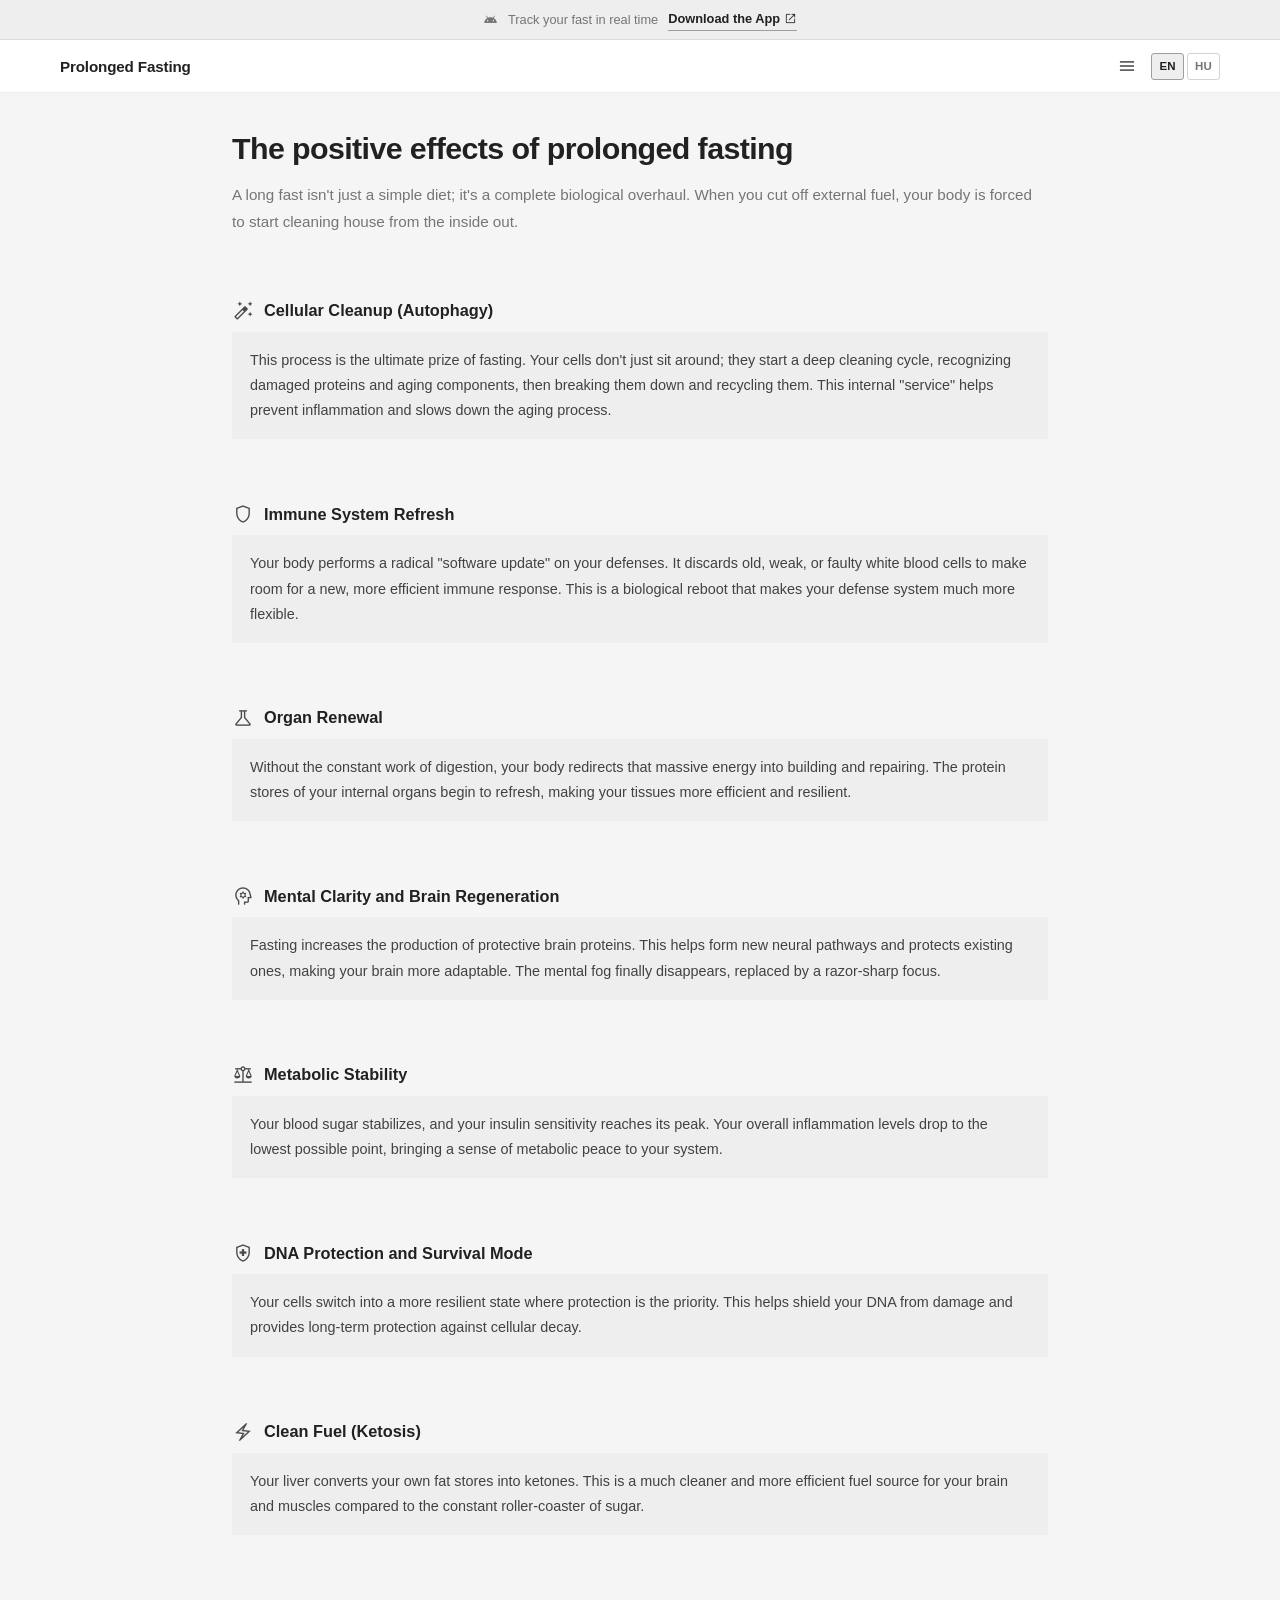
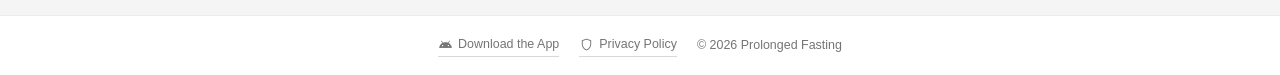
==== en/index.html @ 53b9eaf8 "Initial commit" ====
<!DOCTYPE html><html lang="en"> <head><meta charset="UTF-8"><meta name="viewport" content="width=device-width, initial-scale=1.0"><title>Prolonged Fasting – Benefits, Phases &amp; Guide</title><meta name="description" content="Discover the science-backed benefits of prolonged fasting: autophagy, immune reset, brain regeneration, and metabolic stability. Your complete guide."><link rel="canonical" href="https://prolongedfasting.app/en/"><!-- Hreflang for multilingual SEO --><link rel="alternate" hreflang="en" href="https://prolongedfasting.app/en/"><link rel="alternate" hreflang="hu" href="https://prolongedfasting.app/hu/"><link rel="alternate" hreflang="x-default" href="https://prolongedfasting.app/en/"><!-- Open Graph --><meta property="og:type" content="website"><meta property="og:title" content="Prolonged Fasting – Benefits, Phases &#38; Guide"><meta property="og:description" content="Discover the science-backed benefits of prolonged fasting: autophagy, immune reset, brain regeneration, and metabolic stability. Your complete guide."><meta property="og:url" content="https://prolongedfasting.app/en/"><meta property="og:site_name" content="Prolonged Fasting"><meta property="og:locale" content="en_US"><!-- Twitter Card --><meta name="twitter:card" content="summary"><meta name="twitter:title" content="Prolonged Fasting – Benefits, Phases &#38; Guide"><meta name="twitter:description" content="Discover the science-backed benefits of prolonged fasting: autophagy, immune reset, brain regeneration, and metabolic stability. Your complete guide."><!-- JSON-LD Structured Data --><script type="application/ld+json">{"@context":"https://schema.org","@type":"WebSite","name":"Prolonged Fasting","url":"https://prolongedfasting.app","inLanguage":"en","description":"Discover the science-backed benefits of prolonged fasting: autophagy, immune reset, brain regeneration, and metabolic stability. Your complete guide."}</script><link rel="icon" type="image/svg+xml" href="/favicon.svg"><link rel="sitemap" href="/sitemap.xml"><!-- Material Symbols --><link rel="preconnect" href="https://fonts.googleapis.com"><link rel="preconnect" href="https://fonts.gstatic.com" crossorigin><link href="https://fonts.googleapis.com/css2?family=Material+Symbols+Outlined:opsz,wght,FILL,GRAD@20..48,100..700,0..1,-50..200" rel="stylesheet"><link rel="stylesheet" href="/_astro/body-signals.BoZpzKC7.css"><script type="module">const t=document.getElementById("menuToggle"),n=document.getElementById("mainNav");t?.addEventListener("click",()=>{const e=n?.classList.toggle("open");t.setAttribute("aria-expanded",String(e))});n?.querySelectorAll("a").forEach(e=>{e.addEventListener("click",()=>{n.classList.remove("open"),t?.setAttribute("aria-expanded","false")})});
</script></head> <body> <!-- App Download Banner --> <div class="download-banner"> <span class="material-symbols-outlined" aria-hidden="true">android</span> <span>Track your fast in real time</span> <a href="https://play.google.com/store/apps/details?id=com.arcadianapps.prolongedfast&hl=en" target="_blank" rel="noopener noreferrer"> Download the App<span class="material-symbols-outlined" aria-hidden="true">open_in_new</span> </a> </div> <header> <div class="header-inner"> <a class="site-logo" href="/en/">Prolonged Fasting</a> <button class="menu-toggle" id="menuToggle" aria-label="Toggle menu" aria-expanded="false"> <span class="material-symbols-outlined">menu</span> </button> <nav id="mainNav"> <a href="/en/" aria-current="page"> <span class="material-symbols-outlined" aria-hidden="true">info</span>The positive effects of prolonged fasting </a> <a href="/en/preparation/"> <span class="material-symbols-outlined" aria-hidden="true">menu_book</span>Preparation </a> <a href="/en/what-to-consume/"> <span class="material-symbols-outlined" aria-hidden="true">local_drink</span>What can I consume during fasting? </a> <a href="/en/body-signals/"> <span class="material-symbols-outlined" aria-hidden="true">monitor_heart</span>Body signals </a> <a href="/en/phases/"> <span class="material-symbols-outlined" aria-hidden="true">timeline</span>Fasting phases </a> <a href="/en/fast-break/"> <span class="material-symbols-outlined" aria-hidden="true">dinner_dining</span>Fast break </a> </nav> <div class="lang-switcher"> <a href="/en/" aria-current="true">EN</a> <a href="/hu/">HU</a> </div> </div> </header> <main>  <h1>The positive effects of prolonged fasting</h1> <p class="intro">A long fast isn&#39;t just a simple diet; it&#39;s a complete biological overhaul. When you cut off external fuel, your body is forced to start cleaning house from the inside out.</p>  <hr class="divider"> <div class="section-header"> <span class="material-symbols-outlined" aria-hidden="true">auto_fix_high</span> <h2>Cellular Cleanup (Autophagy)</h2> </div> <div class="card"> <p>This process is the ultimate prize of fasting. Your cells don&#39;t just sit around; they start a deep cleaning cycle, recognizing damaged proteins and aging components, then breaking them down and recycling them. This internal &quot;service&quot; helps prevent inflammation and slows down the aging process.</p> </div>  <hr class="divider"> <div class="section-header"> <span class="material-symbols-outlined" aria-hidden="true">shield</span> <h2>Immune System Refresh</h2> </div> <div class="card"> <p>Your body performs a radical &quot;software update&quot; on your defenses. It discards old, weak, or faulty white blood cells to make room for a new, more efficient immune response. This is a biological reboot that makes your defense system much more flexible.</p> </div>  <hr class="divider"> <div class="section-header"> <span class="material-symbols-outlined" aria-hidden="true">science</span> <h2>Organ Renewal</h2> </div> <div class="card"> <p>Without the constant work of digestion, your body redirects that massive energy into building and repairing. The protein stores of your internal organs begin to refresh, making your tissues more efficient and resilient.</p> </div>  <hr class="divider"> <div class="section-header"> <span class="material-symbols-outlined" aria-hidden="true">psychology</span> <h2>Mental Clarity and Brain Regeneration</h2> </div> <div class="card"> <p>Fasting increases the production of protective brain proteins. This helps form new neural pathways and protects existing ones, making your brain more adaptable. The mental fog finally disappears, replaced by a razor-sharp focus.</p> </div>  <hr class="divider"> <div class="section-header"> <span class="material-symbols-outlined" aria-hidden="true">balance</span> <h2>Metabolic Stability</h2> </div> <div class="card"> <p>Your blood sugar stabilizes, and your insulin sensitivity reaches its peak. Your overall inflammation levels drop to the lowest possible point, bringing a sense of metabolic peace to your system.</p> </div>  <hr class="divider"> <div class="section-header"> <span class="material-symbols-outlined" aria-hidden="true">health_and_safety</span> <h2>DNA Protection and Survival Mode</h2> </div> <div class="card"> <p>Your cells switch into a more resilient state where protection is the priority. This helps shield your DNA from damage and provides long-term protection against cellular decay.</p> </div>  <hr class="divider"> <div class="section-header"> <span class="material-symbols-outlined" aria-hidden="true">electric_bolt</span> <h2>Clean Fuel (Ketosis)</h2> </div> <div class="card"> <p>Your liver converts your own fat stores into ketones. This is a much cleaner and more efficient fuel source for your brain and muscles compared to the constant roller-coaster of sugar.</p> </div>  </main> <footer> <a href="https://play.google.com/store/apps/details?id=com.arcadianapps.prolongedfast&hl=en" target="_blank" rel="noopener noreferrer"> <span class="material-symbols-outlined" aria-hidden="true">android</span>Download the App </a> <a href="/en/privacy/"> <span class="material-symbols-outlined" aria-hidden="true">shield</span>Privacy Policy </a> <span>&copy; 2026 Prolonged Fasting</span> </footer>  </body> </html>
---- _astro/body-signals.BoZpzKC7.css ----
:root{--bg: #f5f5f5;--surface: #ffffff;--surface-variant: #eeeeee;--primary: #4a4a4a;--secondary: #757575;--on-bg: #212121;--on-surface: #212121;--on-surface-variant: #424242;--outline: #9e9e9e;--error: #b00020;--error-container: #fde8ec;--on-error-container: #410011;--accent: #5a7a6a}@media (prefers-color-scheme: dark){:root{--bg: #212121;--surface: #2c2c2c;--surface-variant: #3a3a3a;--primary: #bdbdbd;--secondary: #9e9e9e;--on-bg: #e0e0e0;--on-surface: #e0e0e0;--on-surface-variant: #bdbdbd;--outline: #757575;--error: #cf6679;--error-container: #3a0014;--on-error-container: #ffb3bf;--accent: #8aaa9a}}*,*:before,*:after{box-sizing:border-box;margin:0;padding:0}html{scroll-behavior:smooth}body{font-family:-apple-system,BlinkMacSystemFont,Segoe UI,Roboto,Helvetica,Arial,sans-serif;background:var(--bg);color:var(--on-bg);min-height:100vh;display:flex;flex-direction:column;line-height:1.65;font-size:15px}a{color:inherit;text-decoration:none}.material-symbols-outlined{font-variation-settings:"FILL" 0,"wght" 300,"GRAD" 0,"opsz" 24;font-size:20px;line-height:1;vertical-align:middle;user-select:none;flex-shrink:0}.download-banner{background:var(--surface-variant);border-bottom:1px solid color-mix(in srgb,var(--outline) 25%,transparent);padding:8px 20px;display:flex;align-items:center;justify-content:center;gap:10px;flex-wrap:wrap;font-size:.8rem;color:var(--secondary)}.download-banner .material-symbols-outlined{font-size:15px}.download-banner a{display:inline-flex;align-items:center;gap:4px;color:var(--on-bg);font-weight:600;font-size:.8rem;border-bottom:1px solid var(--outline);padding-bottom:1px;transition:border-color .15s,color .15s;white-space:nowrap}.download-banner a:hover{border-color:var(--primary);color:var(--primary)}.download-banner a .material-symbols-outlined{font-size:13px}header{background:var(--surface);border-bottom:1px solid color-mix(in srgb,var(--outline) 20%,transparent);position:sticky;top:0;z-index:200}.header-inner{max-width:1200px;margin:0 auto;padding:0 20px;display:flex;align-items:center;height:52px;gap:2px}.site-logo{font-size:.95rem;font-weight:700;letter-spacing:-.01em;color:var(--on-surface);white-space:nowrap;flex-shrink:0;margin-right:12px}.menu-toggle{display:flex;align-items:center;background:none;border:none;cursor:pointer;color:var(--on-surface);padding:4px;margin-left:auto;line-height:1;flex-shrink:0}.lang-switcher{display:flex;align-items:center;gap:3px;flex-shrink:0;margin-left:8px}.lang-switcher a{font-size:.72rem;font-weight:700;padding:3px 7px;color:var(--secondary);border:1px solid color-mix(in srgb,var(--outline) 45%,transparent);border-radius:3px;transition:all .15s;letter-spacing:.02em}.lang-switcher a[aria-current=true],.lang-switcher a:hover{color:var(--on-surface);border-color:var(--outline);background:var(--surface-variant)}nav{display:none;position:absolute;top:52px;left:0;right:0;background:var(--surface);border-bottom:1px solid color-mix(in srgb,var(--outline) 20%,transparent);flex-direction:column;align-items:stretch;padding:6px 0 10px;overflow:visible;box-shadow:0 6px 20px #00000014}nav.open{display:flex}nav a{display:flex;align-items:center;gap:10px;color:var(--secondary);font-size:.9rem;padding:13px 20px;white-space:nowrap;border-radius:0;border-bottom:1px solid color-mix(in srgb,var(--outline) 15%,transparent);transition:color .15s,background .15s;line-height:1.2}nav a .material-symbols-outlined{font-size:18px;opacity:.75}nav a:hover{color:var(--on-surface);background:var(--surface-variant)}nav a[aria-current=page]{color:var(--on-surface);background:var(--surface-variant);font-weight:600}nav a[aria-current=page] .material-symbols-outlined{opacity:1}main{flex:1;max-width:860px;width:100%;margin:0 auto;padding:36px 22px 80px}footer{background:var(--surface);border-top:1px solid color-mix(in srgb,var(--outline) 20%,transparent);padding:18px 24px;display:flex;align-items:center;justify-content:center;gap:20px;flex-wrap:wrap;font-size:.78rem;color:var(--secondary)}footer a{display:inline-flex;align-items:center;gap:5px;color:var(--secondary);border-bottom:1px solid color-mix(in srgb,var(--outline) 40%,transparent);padding-bottom:1px}footer a:hover{color:var(--on-surface)}footer .material-symbols-outlined{font-size:15px}h1{font-size:clamp(1.3rem,3.5vw,1.9rem);font-weight:700;color:var(--on-bg);margin-bottom:14px;line-height:1.25;letter-spacing:-.02em}.intro{color:var(--secondary);font-size:.95rem;line-height:1.8;margin-bottom:8px}.divider{display:block;border:none;margin:32px 0}.section-header{display:flex;align-items:center;gap:10px;margin-bottom:10px}.section-header .material-symbols-outlined{font-size:22px;color:var(--primary)}.section-header h2{font-size:1.02rem;font-weight:700;color:var(--on-bg);line-height:1.3}.section-header.danger .material-symbols-outlined,.section-header.danger h2{color:var(--error)}.card{background:var(--surface-variant);padding:16px 18px}.card p,.card li{color:var(--on-surface-variant);line-height:1.75;font-size:.9rem}.warning-card{background:var(--error-container);padding:14px 16px;display:flex;gap:10px}.warning-card .material-symbols-outlined{color:var(--on-error-container);font-size:20px;margin-top:1px}.warning-card p{color:var(--on-error-container);font-size:.875rem;line-height:1.65}.disclaimer-card{background:var(--error-container);padding:14px 16px;display:flex;gap:10px;margin-bottom:20px}.disclaimer-card .material-symbols-outlined{color:var(--on-error-container);font-size:20px;margin-top:2px}.disclaimer-card p{color:var(--on-error-container);font-size:.875rem;line-height:1.65}.disclaimer-card strong{display:block;margin-bottom:4px;color:var(--on-error-container);font-size:.875rem}
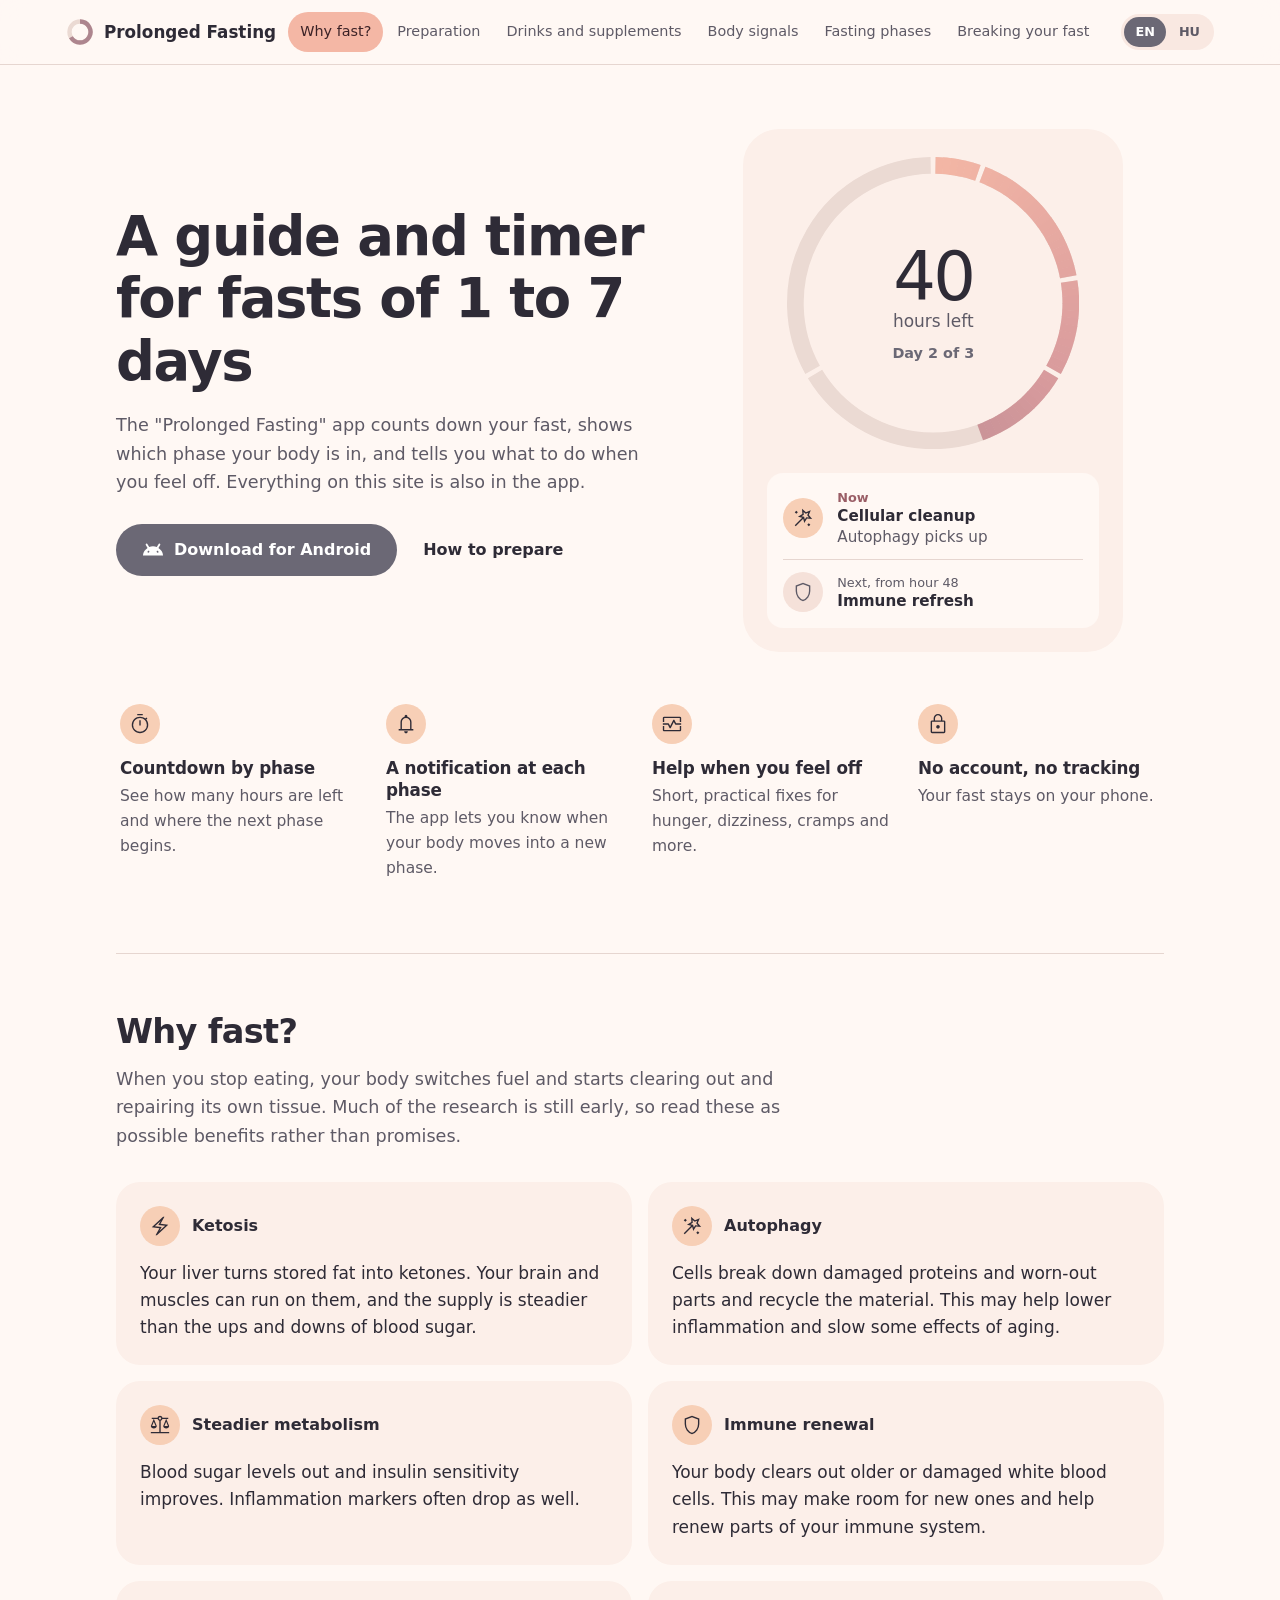
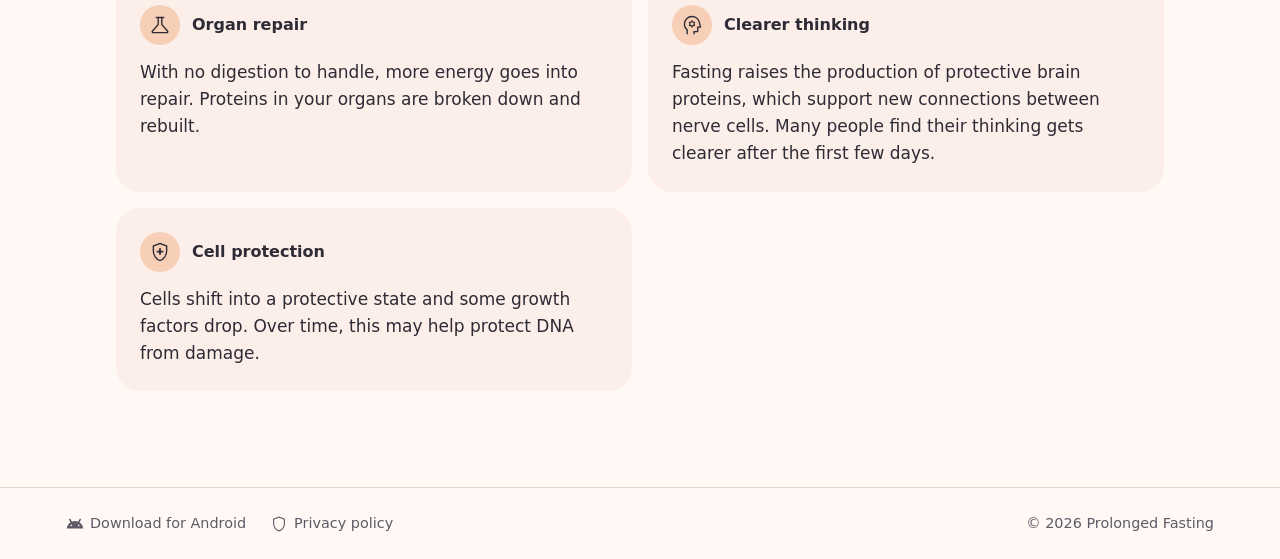
==== commit 8210a965: "Serve on prolongedfasting.github.io Point the site config, canonical URLs, sitemap and robots.txt at" ====
--- a/en/index.html
+++ b/en/index.html
@@ -1,2 +1,4 @@
-<!DOCTYPE html><html lang="en"> <head><meta charset="UTF-8"><meta name="viewport" content="width=device-width, initial-scale=1.0"><title>Prolonged Fasting – Benefits, Phases &amp; Guide</title><meta name="description" content="Discover the science-backed benefits of prolonged fasting: autophagy, immune reset, brain regeneration, and metabolic stability. Your complete guide."><link rel="canonical" href="https://prolongedfasting.app/en/"><!-- Hreflang for multilingual SEO --><link rel="alternate" hreflang="en" href="https://prolongedfasting.app/en/"><link rel="alternate" hreflang="hu" href="https://prolongedfasting.app/hu/"><link rel="alternate" hreflang="x-default" href="https://prolongedfasting.app/en/"><!-- Open Graph --><meta property="og:type" content="website"><meta property="og:title" content="Prolonged Fasting – Benefits, Phases &#38; Guide"><meta property="og:description" content="Discover the science-backed benefits of prolonged fasting: autophagy, immune reset, brain regeneration, and metabolic stability. Your complete guide."><meta property="og:url" content="https://prolongedfasting.app/en/"><meta property="og:site_name" content="Prolonged Fasting"><meta property="og:locale" content="en_US"><!-- Twitter Card --><meta name="twitter:card" content="summary"><meta name="twitter:title" content="Prolonged Fasting – Benefits, Phases &#38; Guide"><meta name="twitter:description" content="Discover the science-backed benefits of prolonged fasting: autophagy, immune reset, brain regeneration, and metabolic stability. Your complete guide."><!-- JSON-LD Structured Data --><script type="application/ld+json">{"@context":"https://schema.org","@type":"WebSite","name":"Prolonged Fasting","url":"https://prolongedfasting.app","inLanguage":"en","description":"Discover the science-backed benefits of prolonged fasting: autophagy, immune reset, brain regeneration, and metabolic stability. Your complete guide."}</script><link rel="icon" type="image/svg+xml" href="/favicon.svg"><link rel="sitemap" href="/sitemap.xml"><!-- Material Symbols --><link rel="preconnect" href="https://fonts.googleapis.com"><link rel="preconnect" href="https://fonts.gstatic.com" crossorigin><link href="https://fonts.googleapis.com/css2?family=Material+Symbols+Outlined:opsz,wght,FILL,GRAD@20..48,100..700,0..1,-50..200" rel="stylesheet"><link rel="stylesheet" href="/_astro/body-signals.BoZpzKC7.css"><script type="module">const t=document.getElementById("menuToggle"),n=document.getElementById("mainNav");t?.addEventListener("click",()=>{const e=n?.classList.toggle("open");t.setAttribute("aria-expanded",String(e))});n?.querySelectorAll("a").forEach(e=>{e.addEventListener("click",()=>{n.classList.remove("open"),t?.setAttribute("aria-expanded","false")})});
-</script></head> <body> <!-- App Download Banner --> <div class="download-banner"> <span class="material-symbols-outlined" aria-hidden="true">android</span> <span>Track your fast in real time</span> <a href="https://play.google.com/store/apps/details?id=com.arcadianapps.prolongedfast&hl=en" target="_blank" rel="noopener noreferrer"> Download the App<span class="material-symbols-outlined" aria-hidden="true">open_in_new</span> </a> </div> <header> <div class="header-inner"> <a class="site-logo" href="/en/">Prolonged Fasting</a> <button class="menu-toggle" id="menuToggle" aria-label="Toggle menu" aria-expanded="false"> <span class="material-symbols-outlined">menu</span> </button> <nav id="mainNav"> <a href="/en/" aria-current="page"> <span class="material-symbols-outlined" aria-hidden="true">info</span>The positive effects of prolonged fasting </a> <a href="/en/preparation/"> <span class="material-symbols-outlined" aria-hidden="true">menu_book</span>Preparation </a> <a href="/en/what-to-consume/"> <span class="material-symbols-outlined" aria-hidden="true">local_drink</span>What can I consume during fasting? </a> <a href="/en/body-signals/"> <span class="material-symbols-outlined" aria-hidden="true">monitor_heart</span>Body signals </a> <a href="/en/phases/"> <span class="material-symbols-outlined" aria-hidden="true">timeline</span>Fasting phases </a> <a href="/en/fast-break/"> <span class="material-symbols-outlined" aria-hidden="true">dinner_dining</span>Fast break </a> </nav> <div class="lang-switcher"> <a href="/en/" aria-current="true">EN</a> <a href="/hu/">HU</a> </div> </div> </header> <main>  <h1>The positive effects of prolonged fasting</h1> <p class="intro">A long fast isn&#39;t just a simple diet; it&#39;s a complete biological overhaul. When you cut off external fuel, your body is forced to start cleaning house from the inside out.</p>  <hr class="divider"> <div class="section-header"> <span class="material-symbols-outlined" aria-hidden="true">auto_fix_high</span> <h2>Cellular Cleanup (Autophagy)</h2> </div> <div class="card"> <p>This process is the ultimate prize of fasting. Your cells don&#39;t just sit around; they start a deep cleaning cycle, recognizing damaged proteins and aging components, then breaking them down and recycling them. This internal &quot;service&quot; helps prevent inflammation and slows down the aging process.</p> </div>  <hr class="divider"> <div class="section-header"> <span class="material-symbols-outlined" aria-hidden="true">shield</span> <h2>Immune System Refresh</h2> </div> <div class="card"> <p>Your body performs a radical &quot;software update&quot; on your defenses. It discards old, weak, or faulty white blood cells to make room for a new, more efficient immune response. This is a biological reboot that makes your defense system much more flexible.</p> </div>  <hr class="divider"> <div class="section-header"> <span class="material-symbols-outlined" aria-hidden="true">science</span> <h2>Organ Renewal</h2> </div> <div class="card"> <p>Without the constant work of digestion, your body redirects that massive energy into building and repairing. The protein stores of your internal organs begin to refresh, making your tissues more efficient and resilient.</p> </div>  <hr class="divider"> <div class="section-header"> <span class="material-symbols-outlined" aria-hidden="true">psychology</span> <h2>Mental Clarity and Brain Regeneration</h2> </div> <div class="card"> <p>Fasting increases the production of protective brain proteins. This helps form new neural pathways and protects existing ones, making your brain more adaptable. The mental fog finally disappears, replaced by a razor-sharp focus.</p> </div>  <hr class="divider"> <div class="section-header"> <span class="material-symbols-outlined" aria-hidden="true">balance</span> <h2>Metabolic Stability</h2> </div> <div class="card"> <p>Your blood sugar stabilizes, and your insulin sensitivity reaches its peak. Your overall inflammation levels drop to the lowest possible point, bringing a sense of metabolic peace to your system.</p> </div>  <hr class="divider"> <div class="section-header"> <span class="material-symbols-outlined" aria-hidden="true">health_and_safety</span> <h2>DNA Protection and Survival Mode</h2> </div> <div class="card"> <p>Your cells switch into a more resilient state where protection is the priority. This helps shield your DNA from damage and provides long-term protection against cellular decay.</p> </div>  <hr class="divider"> <div class="section-header"> <span class="material-symbols-outlined" aria-hidden="true">electric_bolt</span> <h2>Clean Fuel (Ketosis)</h2> </div> <div class="card"> <p>Your liver converts your own fat stores into ketones. This is a much cleaner and more efficient fuel source for your brain and muscles compared to the constant roller-coaster of sugar.</p> </div>  </main> <footer> <a href="https://play.google.com/store/apps/details?id=com.arcadianapps.prolongedfast&hl=en" target="_blank" rel="noopener noreferrer"> <span class="material-symbols-outlined" aria-hidden="true">android</span>Download the App </a> <a href="/en/privacy/"> <span class="material-symbols-outlined" aria-hidden="true">shield</span>Privacy Policy </a> <span>&copy; 2026 Prolonged Fasting</span> </footer>  </body> </html>+<!DOCTYPE html><html lang="en"> <head><meta charset="UTF-8"><meta name="viewport" content="width=device-width, initial-scale=1.0"><title>Prolonged Fasting: phases, preparation and a fasting timer</title><meta name="description" content="What happens in your body during a 1-7 day fast, how to prepare, what to drink, and how to break it safely. With an Android timer app."><link rel="canonical" href="https://prolongedfasting.github.io/en/"><meta name="color-scheme" content="light dark"><meta name="theme-color" content="#FFF8F4" media="(prefers-color-scheme: light)"><meta name="theme-color" content="#1E1C22" media="(prefers-color-scheme: dark)"><link rel="alternate" hreflang="en" href="https://prolongedfasting.github.io/en/"><link rel="alternate" hreflang="hu" href="https://prolongedfasting.github.io/hu/"><link rel="alternate" hreflang="x-default" href="https://prolongedfasting.github.io/en/"><meta property="og:type" content="website"><meta property="og:title" content="Prolonged Fasting: phases, preparation and a fasting timer"><meta property="og:description" content="What happens in your body during a 1-7 day fast, how to prepare, what to drink, and how to break it safely. With an Android timer app."><meta property="og:url" content="https://prolongedfasting.github.io/en/"><meta property="og:site_name" content="Prolonged Fasting"><meta property="og:locale" content="en_US"><meta name="twitter:card" content="summary"><meta name="twitter:title" content="Prolonged Fasting: phases, preparation and a fasting timer"><meta name="twitter:description" content="What happens in your body during a 1-7 day fast, how to prepare, what to drink, and how to break it safely. With an Android timer app."><script type="application/ld+json">{"@context":"https://schema.org","@type":"WebSite","name":"Prolonged Fasting","url":"https://prolongedfasting.github.io","inLanguage":"en","description":"What happens in your body during a 1-7 day fast, how to prepare, what to drink, and how to break it safely. With an Android timer app."}</script><link rel="icon" type="image/svg+xml" href="/favicon.svg"><link rel="sitemap" href="/sitemap.xml"><link rel="stylesheet" href="/_astro/body-signals.C4jGwoBI.css">
+<style>.phase-ring[data-astro-cid-77bipaps]{display:block;width:100%;height:auto}.hero[data-astro-cid-ct3bgug4]{display:grid;gap:40px;align-items:center;padding:8px 0 48px}.hero[data-astro-cid-ct3bgug4] h1[data-astro-cid-ct3bgug4]{font-size:clamp(2.1rem,5.4vw,3.4rem);max-width:16ch;margin-bottom:18px}.hero-actions[data-astro-cid-ct3bgug4]{display:flex;flex-wrap:wrap;gap:8px;margin-top:28px}.preview[data-astro-cid-ct3bgug4]{background:var(--surface-low);border-radius:36px;padding:28px 24px 24px;max-width:380px;width:100%;justify-self:center}.preview-ring[data-astro-cid-ct3bgug4]{position:relative;width:88%;margin:0 auto}.preview-center[data-astro-cid-ct3bgug4]{position:absolute;inset:0;display:flex;flex-direction:column;align-items:center;justify-content:center;text-align:center;line-height:1.25}.preview-hours[data-astro-cid-ct3bgug4]{font-size:4.2rem;font-weight:300;line-height:1;letter-spacing:-.04em;font-variant-numeric:tabular-nums}.preview-day[data-astro-cid-ct3bgug4]{margin-top:12px;font-weight:600;font-size:.9rem;color:var(--primary)}.preview-phases[data-astro-cid-ct3bgug4]{margin-top:24px;background:var(--bg);border-radius:var(--radius-md);padding:4px 16px}.preview-row[data-astro-cid-ct3bgug4]{display:flex;gap:14px;align-items:center;padding:12px 0}.preview-row[data-astro-cid-ct3bgug4]+.preview-row[data-astro-cid-ct3bgug4]{border-top:1px solid var(--outline-variant)}.preview-row[data-astro-cid-ct3bgug4] div[data-astro-cid-ct3bgug4]{display:flex;flex-direction:column;line-height:1.35;font-size:.95rem}.overline[data-astro-cid-ct3bgug4]{font-size:.8rem;color:var(--on-bg-muted)}.overline[data-astro-cid-ct3bgug4].now{color:var(--tertiary);font-weight:600}.badge[data-astro-cid-ct3bgug4].quiet{background:var(--surface-high);color:var(--on-bg-muted)}.features[data-astro-cid-ct3bgug4]{list-style:none;display:grid;gap:var(--gap);grid-template-columns:repeat(auto-fit,minmax(220px,1fr));padding-bottom:72px}.features[data-astro-cid-ct3bgug4] li[data-astro-cid-ct3bgug4]{padding:4px 4px 0}.features[data-astro-cid-ct3bgug4] .badge[data-astro-cid-ct3bgug4]{margin-bottom:14px}.features[data-astro-cid-ct3bgug4] h2[data-astro-cid-ct3bgug4]{font-size:1.05rem;margin-bottom:4px}.features[data-astro-cid-ct3bgug4] p[data-astro-cid-ct3bgug4]{font-size:.97rem}.why[data-astro-cid-ct3bgug4]{border-top:1px solid var(--outline-variant);padding-top:56px}.why-head[data-astro-cid-ct3bgug4]{max-width:760px;margin-bottom:32px}.section-title[data-astro-cid-ct3bgug4]{font-size:clamp(1.6rem,3.6vw,2.1rem);letter-spacing:-.02em;margin-bottom:12px}.why-grid[data-astro-cid-ct3bgug4]{display:grid;gap:var(--gap)}@media (min-width: 860px){.hero[data-astro-cid-ct3bgug4]{grid-template-columns:1.15fr 1fr;gap:56px;padding-top:24px}.why-grid[data-astro-cid-ct3bgug4]{grid-template-columns:1fr 1fr}}
+</style><script type="module">const s=document.getElementById("menuToggle"),t=document.getElementById("mainNav"),n=e=>{t?.classList.toggle("open",e),s?.setAttribute("aria-expanded",String(e))};s?.addEventListener("click",()=>n(!t?.classList.contains("open")));t?.querySelectorAll("a").forEach(e=>e.addEventListener("click",()=>n(!1)));document.addEventListener("keydown",e=>{e.key==="Escape"&&n(!1)});
+</script></head> <body> <a class="skip-link" href="#content">Skip to content</a> <header class="site-header"> <div class="header-inner"> <a class="brand" href="/en/"> <svg viewBox="0 0 32 32" aria-hidden="true"> <circle cx="16" cy="16" r="12" fill="none" stroke="var(--ring-track)" stroke-width="5"></circle> <path d="M16 4 A12 12 0 1 1 5.6 22" fill="none" stroke="var(--ring-3)" stroke-width="5"></path> </svg> Prolonged Fasting </a> <nav class="main-nav" id="mainNav" aria-label="Menu"> <a href="/en/" aria-current="page"> <svg class="icon" width="20" height="20" viewBox="0 -960 960 960" fill="currentColor" aria-hidden="true" focusable="false"><path d="M453-280h60v-240h-60v240Zm50.5-323.2q9.5-9.2 9.5-22.8 0-14.45-9.48-24.22-9.48-9.78-23.5-9.78t-23.52 9.78Q447-640.45 447-626q0 13.6 9.48 22.8 9.48 9.2 23.5 9.2t23.52-9.2ZM480.27-80q-82.74 0-155.5-31.5Q252-143 197.5-197.5t-86-127.34Q80-397.68 80-480.5t31.5-155.66Q143-709 197.5-763t127.34-85.5Q397.68-880 480.5-880t155.66 31.5Q709-817 763-763t85.5 127Q880-563 880-480.27q0 82.74-31.5 155.5Q817-252 763-197.68q-54 54.31-127 86Q563-80 480.27-80Zm.23-60Q622-140 721-239.5t99-241Q820-622 721.19-721T480-820q-141 0-240.5 98.81T140-480q0 141 99.5 240.5t241 99.5Zm-.5-340Z"/></svg>Why fast? </a><a href="/en/preparation/"> <svg class="icon" width="20" height="20" viewBox="0 -960 960 960" fill="currentColor" aria-hidden="true" focusable="false"><path d="M560-574v-48q33-14 67.5-21t72.5-7q26 0 51 4t49 10v44q-24-9-48.5-13.5T700-610q-38 0-73 9.5T560-574Zm0 220v-49q33-13.5 67.5-20.25T700-430q26 0 51 4t49 10v44q-24-9-48.5-13.5T700-390q-38 0-73 9t-67 27Zm0-110v-48q33-14 67.5-21t72.5-7q26 0 51 4t49 10v44q-24-9-48.5-13.5T700-500q-38 0-73 9.5T560-464ZM248-300q53.57 0 104.28 12.5Q403-275 452-250v-427q-45-30-97.62-46.5Q301.76-740 248-740q-38 0-74.5 9.5T100-707v434q31-14 70.5-20.5T248-300Zm264 50q50-25 98-37.5T712-300q38 0 78.5 6t69.5 16v-429q-34-17-71.82-25-37.82-8-76.18-8-54 0-104.5 16.5T512-677v427Zm-30 90q-51-38-111-58.5T248-239q-36.54 0-71.77 9T106-208q-23.1 11-44.55-3Q40-225 40-251v-463q0-15 7-27.5T68-761q42-20 87.39-29.5 45.4-9.5 92.61-9.5 63 0 122.5 17T482-731q51-35 109.5-52T712-800q46.87 0 91.93 9.5Q849-781 891-761q14 7 21.5 19.5T920-714v463q0 27.89-22.5 42.45Q875-194 853-208q-34-14-69.23-22.5Q748.54-239 712-239q-63 0-121 21t-109 58ZM276-489Z"/></svg>Preparation </a><a href="/en/what-to-consume/"> <svg class="icon" width="20" height="20" viewBox="0 -960 960 960" fill="currentColor" aria-hidden="true" focusable="false"><path d="M262-80q-23 0-40.5-15T202-133l-82-747h720l-82 747q-2 23-19.5 38T698-80H262Zm-48-500 48 440h436l48-440H214Zm-7-60h546l20-180H187l20 180Zm239 373.5Q432-280 432-299q0-24 12.5-53t35.5-59q23 30 35.5 59t12.5 53q0 19-14 32.5T480-253q-20 0-34-13.5ZM556.5-224q31.5-31 31.5-75 0-47-28.5-100T480-500q-51 48-79.5 101T372-299q0 44 31.5 75t76.5 31q45 0 76.5-31ZM214-140h532-532Z"/></svg>Drinks and supplements </a><a href="/en/body-signals/"> <svg class="icon" width="20" height="20" viewBox="0 -960 960 960" fill="currentColor" aria-hidden="true" focusable="false"><path d="M80-570v-170q0-24 18-42t42-18h680q24 0 42 18t18 42v170h-60v-170H140v170H80Zm60 410q-24 0-42-18t-18-42v-170h60v170h680v-170h60v170q0 24-18 42t-42 18H140Zm275.6-134q7.6-4 11.4-12l133-266 53 106q3.75 8 11.25 12t15.75 4h240v-60H659l-72-143q-3.72-8.25-11.17-11.63-7.45-3.37-15.64-3.37-8.19 0-15.79 3.37-7.6 3.38-11.4 11.63L400-388l-53-106q-3.75-8-11.25-12T320-510H80v60h221l72 144q3.72 8 11.17 12 7.45 4 15.64 4 8.19 0 15.79-4ZM480-480Z"/></svg>Body signals </a><a href="/en/phases/"> <svg class="icon" width="20" height="20" viewBox="0 -960 960 960" fill="currentColor" aria-hidden="true" focusable="false"><path d="M109.91-240Q81-240 60.5-260.59 40-281.18 40-310.09t20.49-49.41q20.5-20.5 49.28-20.5 5.23 0 10.23.5t13 2.5l200-200q-2-8-2.5-13t-.5-10.23q0-28.78 20.59-49.28Q371.18-670 400.09-670t49.41 20.63q20.5 20.64 20.5 49.61 0 1.76-3 22.76l110 110q8-2 13-2.5t10-.5q5 0 10 .5t13 2.5l160-160q-2-8-2.5-13t-.5-10.23q0-28.78 20.59-49.28Q821.18-720 850.09-720t49.41 20.59q20.5 20.59 20.5 49.5t-20.49 49.41q-20.5 20.5-49.28 20.5-5.23 0-10.23-.5t-13-2.5L667-423q2 8 2.5 13t.5 10.23q0 28.78-20.59 49.28Q628.82-330 599.91-330t-49.41-20.49q-20.5-20.5-20.5-49.28 0-5.23.5-10.23t2.5-13L423-533q-8 2-13 2.5t-10.25.5q-1.75 0-22.75-3L177-333q2 8 2.5 13t.5 10.23q0 28.78-20.59 49.28Q138.82-240 109.91-240Z"/></svg>Fasting phases </a><a href="/en/fast-break/"> <svg class="icon" width="20" height="20" viewBox="0 -960 960 960" fill="currentColor" aria-hidden="true" focusable="false"><path d="m140-120-60-60h800l-60 60H140Zm-20-121q5-17 16-30.5t24-25.5v-325h-40v-50h40v-34h-40v-50h40v-34h-40v-50h290q24.75 0 42.38 17.62Q470-804.75 470-780v24h370v50H470v24q0 24.75-17.62 42.37Q434.75-622 410-622h-95v271q21 2 39.5 10t35.5 22q17-69 74-109.5T593-469q88 0 147.5 63.5T800-254v13H120Zm330-60h283q-10-49-49.5-78.5T593-409q-51 0-92 29t-51 79ZM315-756h105v-34H315v34Zm0 84h105v-34H315v34Zm-105-84h55v-34h-55v34Zm0 84h55v-34h-55v34Zm0 340q12-9 26-14t29-6v-270h-55v290Zm382 31Z"/></svg>Breaking your fast </a> </nav> <div class="lang-switch"> <a href="/en/" hreflang="en" lang="en" aria-current="true">EN</a> <a href="/hu/" hreflang="hu" lang="hu">HU</a> </div> <button class="menu-button" id="menuToggle" aria-label="Menu" aria-expanded="false" aria-controls="mainNav"> <span class="open"><svg class="icon" width="24" height="24" viewBox="0 -960 960 960" fill="currentColor" aria-hidden="true" focusable="false"><path d="M120-240v-60h720v60H120Zm0-210v-60h720v60H120Zm0-210v-60h720v60H120Z"/></svg></span> <span class="close"><svg class="icon" width="24" height="24" viewBox="0 -960 960 960" fill="currentColor" aria-hidden="true" focusable="false"><path d="m249-207-42-42 231-231-231-231 42-42 231 231 231-231 42 42-231 231 231 231-42 42-231-231-231 231Z"/></svg></span> </button> </div> </header> <main id="content" class="wide">  <section class="hero" data-astro-cid-ct3bgug4> <div class="hero-copy" data-astro-cid-ct3bgug4> <h1 data-astro-cid-ct3bgug4>A guide and timer for fasts of 1 to 7 days</h1> <p class="lead" data-astro-cid-ct3bgug4>The &quot;Prolonged Fasting&quot; app counts down your fast, shows which phase your body is in, and tells you what to do when you feel off. Everything on this site is also in the app.</p> <div class="hero-actions" data-astro-cid-ct3bgug4> <a class="button" href="https://play.google.com/store/apps/details?id=com.arcadianapps.prolongedfast&hl=en" target="_blank" rel="noopener noreferrer" data-astro-cid-ct3bgug4> <svg class="icon" width="22" height="22" viewBox="0 -960 960 960" fill="currentColor" aria-hidden="true" focusable="false"><path d="M40-240q10-105 64-191t139-140l-77-129q-9-14-4.5-30t18.5-24q14-9 30-5t24 18l80 133q38-16 79.5-24t86.5-8q45 0 86.5 8t79.5 24l80-133q8-14 24-18t30 5q14 8 18 24t-4 30l-77 129q85 54 139 140t64 191H40Zm680.5-151.5Q722-409 711-426t-27-22q-16-5-29 4t-15 26q-2 17 9 34t27.5 22.5Q693-356 706-365t14.5-26.5ZM284-362q16-5 27-22t9.5-34.5Q319-436 306-445t-29.5-3.5Q260-443 249-426t-9 34q2 17 15 26t29 4Z"/></svg>Download for Android </a> <a class="button text" href="/en/preparation/" data-astro-cid-ct3bgug4>How to prepare</a> </div> </div> <figure class="preview" aria-label="The app’s countdown screen" data-astro-cid-ct3bgug4> <div class="preview-ring" data-astro-cid-ct3bgug4> <svg class="phase-ring" viewBox="0 0 280 280" width="280" height="280" aria-hidden="true" data-astro-cid-77bipaps> <path d="M 142.30 8.02 A 132 132 0 0 1 182.97 15.19" fill="none" stroke="var(--ring-track)" stroke-width="16" data-astro-cid-77bipaps></path><path d="M 187.30 16.77 A 132 132 0 0 1 269.57 114.81" fill="none" stroke="var(--ring-track)" stroke-width="16" data-astro-cid-77bipaps></path><path d="M 270.37 119.35 A 132 132 0 0 1 255.45 203.99" fill="none" stroke="var(--ring-track)" stroke-width="16" data-astro-cid-77bipaps></path><path d="M 253.15 207.99 A 132 132 0 0 1 26.85 207.99" fill="none" stroke="var(--ring-track)" stroke-width="16" data-astro-cid-77bipaps></path><path d="M 24.55 203.99 A 132 132 0 0 1 137.70 8.02" fill="none" stroke="var(--ring-track)" stroke-width="16" data-astro-cid-77bipaps></path>  <path d="M 142.30 8.02 A 132 132 0 0 1 149.67 8.35" fill="none" stroke="var(--ring-3)" style="stroke:color-mix(in oklab, var(--ring-1) 98%, var(--ring-2) 2%)" stroke-width="16" data-astro-cid-77bipaps></path><path d="M 149.21 8.32 A 132 132 0 0 1 156.54 9.04" fill="none" stroke="var(--ring-3)" style="stroke:color-mix(in oklab, var(--ring-1) 95%, var(--ring-2) 5%)" stroke-width="16" data-astro-cid-77bipaps></path><path d="M 156.09 8.98 A 132 132 0 0 1 163.38 10.09" fill="none" stroke="var(--ring-3)" style="stroke:color-mix(in oklab, var(--ring-1) 93%, var(--ring-2) 7%)" stroke-width="16" data-astro-cid-77bipaps></path><path d="M 162.92 10.01 A 132 132 0 0 1 170.14 11.49" fill="none" stroke="var(--ring-3)" style="stroke:color-mix(in oklab, var(--ring-1) 90%, var(--ring-2) 10%)" stroke-width="16" data-astro-cid-77bipaps></path><path d="M 169.69 11.38 A 132 132 0 0 1 176.83 13.24" fill="none" stroke="var(--ring-3)" style="stroke:color-mix(in oklab, var(--ring-1) 88%, var(--ring-2) 12%)" stroke-width="16" data-astro-cid-77bipaps></path><path d="M 176.38 13.11 A 132 132 0 0 1 182.97 15.19" fill="none" stroke="var(--ring-3)" style="stroke:color-mix(in oklab, var(--ring-1) 85%, var(--ring-2) 15%)" stroke-width="16" data-astro-cid-77bipaps></path><path d="M 187.30 16.77 A 132 132 0 0 1 194.11 19.60" fill="none" stroke="var(--ring-3)" style="stroke:color-mix(in oklab, var(--ring-1) 81%, var(--ring-2) 19%)" stroke-width="16" data-astro-cid-77bipaps></path><path d="M 193.69 19.41 A 132 132 0 0 1 200.34 22.60" fill="none" stroke="var(--ring-3)" style="stroke:color-mix(in oklab, var(--ring-1) 79%, var(--ring-2) 21%)" stroke-width="16" data-astro-cid-77bipaps></path><path d="M 199.93 22.39 A 132 132 0 0 1 206.40 25.92" fill="none" stroke="var(--ring-3)" style="stroke:color-mix(in oklab, var(--ring-1) 76%, var(--ring-2) 24%)" stroke-width="16" data-astro-cid-77bipaps></path><path d="M 206.00 25.68 A 132 132 0 0 1 212.28 29.55" fill="none" stroke="var(--ring-3)" style="stroke:color-mix(in oklab, var(--ring-1) 74%, var(--ring-2) 26%)" stroke-width="16" data-astro-cid-77bipaps></path><path d="M 211.89 29.30 A 132 132 0 0 1 217.96 33.48" fill="none" stroke="var(--ring-3)" style="stroke:color-mix(in oklab, var(--ring-1) 71%, var(--ring-2) 29%)" stroke-width="16" data-astro-cid-77bipaps></path><path d="M 217.59 33.21 A 132 132 0 0 1 223.43 37.71" fill="none" stroke="var(--ring-3)" style="stroke:color-mix(in oklab, var(--ring-1) 69%, var(--ring-2) 31%)" stroke-width="16" data-astro-cid-77bipaps></path><path d="M 223.07 37.42 A 132 132 0 0 1 228.67 42.21" fill="none" stroke="var(--ring-3)" style="stroke:color-mix(in oklab, var(--ring-1) 66%, var(--ring-2) 34%)" stroke-width="16" data-astro-cid-77bipaps></path><path d="M 228.33 41.90 A 132 132 0 0 1 233.66 46.99" fill="none" stroke="var(--ring-3)" style="stroke:color-mix(in oklab, var(--ring-1) 64%, var(--ring-2) 36%)" stroke-width="16" data-astro-cid-77bipaps></path><path d="M 233.34 46.66 A 132 132 0 0 1 238.40 52.02" fill="none" stroke="var(--ring-3)" style="stroke:color-mix(in oklab, var(--ring-1) 61%, var(--ring-2) 39%)" stroke-width="16" data-astro-cid-77bipaps></path><path d="M 238.10 51.67 A 132 132 0 0 1 242.87 57.29" fill="none" stroke="var(--ring-3)" style="stroke:color-mix(in oklab, var(--ring-1) 59%, var(--ring-2) 41%)" stroke-width="16" data-astro-cid-77bipaps></path><path d="M 242.58 56.93 A 132 132 0 0 1 247.06 62.79" fill="none" stroke="var(--ring-3)" style="stroke:color-mix(in oklab, var(--ring-1) 56%, var(--ring-2) 44%)" stroke-width="16" data-astro-cid-77bipaps></path><path d="M 246.79 62.41 A 132 132 0 0 1 250.95 68.49" fill="none" stroke="var(--ring-3)" style="stroke:color-mix(in oklab, var(--ring-1) 54%, var(--ring-2) 46%)" stroke-width="16" data-astro-cid-77bipaps></path><path d="M 250.70 68.11 A 132 132 0 0 1 254.55 74.40" fill="none" stroke="var(--ring-3)" style="stroke:color-mix(in oklab, var(--ring-1) 51%, var(--ring-2) 49%)" stroke-width="16" data-astro-cid-77bipaps></path><path d="M 254.32 74.00 A 132 132 0 0 1 257.82 80.48" fill="none" stroke="var(--ring-3)" style="stroke:color-mix(in oklab, var(--ring-1) 49%, var(--ring-2) 51%)" stroke-width="16" data-astro-cid-77bipaps></path><path d="M 257.61 80.07 A 132 132 0 0 1 260.77 86.73" fill="none" stroke="var(--ring-3)" style="stroke:color-mix(in oklab, var(--ring-1) 46%, var(--ring-2) 54%)" stroke-width="16" data-astro-cid-77bipaps></path><path d="M 260.59 86.31 A 132 132 0 0 1 263.40 93.13" fill="none" stroke="var(--ring-3)" style="stroke:color-mix(in oklab, var(--ring-1) 44%, var(--ring-2) 56%)" stroke-width="16" data-astro-cid-77bipaps></path><path d="M 263.23 92.70 A 132 132 0 0 1 265.68 99.65" fill="none" stroke="var(--ring-3)" style="stroke:color-mix(in oklab, var(--ring-1) 41%, var(--ring-2) 59%)" stroke-width="16" data-astro-cid-77bipaps></path><path d="M 265.54 99.21 A 132 132 0 0 1 267.62 106.28" fill="none" stroke="var(--ring-3)" style="stroke:color-mix(in oklab, var(--ring-1) 39%, var(--ring-2) 61%)" stroke-width="16" data-astro-cid-77bipaps></path><path d="M 267.50 105.84 A 132 132 0 0 1 269.21 113.01" fill="none" stroke="var(--ring-3)" style="stroke:color-mix(in oklab, var(--ring-1) 36%, var(--ring-2) 64%)" stroke-width="16" data-astro-cid-77bipaps></path><path d="M 269.12 112.56 A 132 132 0 0 1 269.57 114.81" fill="none" stroke="var(--ring-3)" style="stroke:color-mix(in oklab, var(--ring-1) 35%, var(--ring-2) 65%)" stroke-width="16" data-astro-cid-77bipaps></path><path d="M 270.37 119.35 A 132 132 0 0 1 271.32 126.66" fill="none" stroke="var(--ring-3)" style="stroke:color-mix(in oklab, var(--ring-1) 31%, var(--ring-2) 69%)" stroke-width="16" data-astro-cid-77bipaps></path><path d="M 271.28 126.20 A 132 132 0 0 1 271.84 133.55" fill="none" stroke="var(--ring-3)" style="stroke:color-mix(in oklab, var(--ring-1) 29%, var(--ring-2) 71%)" stroke-width="16" data-astro-cid-77bipaps></path><path d="M 271.82 133.09 A 132 132 0 0 1 272.00 140.46" fill="none" stroke="var(--ring-3)" style="stroke:color-mix(in oklab, var(--ring-1) 26%, var(--ring-2) 74%)" stroke-width="16" data-astro-cid-77bipaps></path><path d="M 272.00 140.00 A 132 132 0 0 1 271.79 147.37" fill="none" stroke="var(--ring-3)" style="stroke:color-mix(in oklab, var(--ring-1) 24%, var(--ring-2) 76%)" stroke-width="16" data-astro-cid-77bipaps></path><path d="M 271.82 146.91 A 132 132 0 0 1 271.23 154.26" fill="none" stroke="var(--ring-3)" style="stroke:color-mix(in oklab, var(--ring-1) 21%, var(--ring-2) 79%)" stroke-width="16" data-astro-cid-77bipaps></path><path d="M 271.28 153.80 A 132 132 0 0 1 270.30 161.10" fill="none" stroke="var(--ring-3)" style="stroke:color-mix(in oklab, var(--ring-1) 19%, var(--ring-2) 81%)" stroke-width="16" data-astro-cid-77bipaps></path><path d="M 270.37 160.65 A 132 132 0 0 1 269.02 167.89" fill="none" stroke="var(--ring-3)" style="stroke:color-mix(in oklab, var(--ring-1) 16%, var(--ring-2) 84%)" stroke-width="16" data-astro-cid-77bipaps></path><path d="M 269.12 167.44 A 132 132 0 0 1 267.38 174.61" fill="none" stroke="var(--ring-3)" style="stroke:color-mix(in oklab, var(--ring-1) 14%, var(--ring-2) 86%)" stroke-width="16" data-astro-cid-77bipaps></path><path d="M 267.50 174.16 A 132 132 0 0 1 265.40 181.23" fill="none" stroke="var(--ring-3)" style="stroke:color-mix(in oklab, var(--ring-1) 11%, var(--ring-2) 89%)" stroke-width="16" data-astro-cid-77bipaps></path><path d="M 265.54 180.79 A 132 132 0 0 1 263.07 187.73" fill="none" stroke="var(--ring-3)" style="stroke:color-mix(in oklab, var(--ring-1) 9%, var(--ring-2) 91%)" stroke-width="16" data-astro-cid-77bipaps></path><path d="M 263.23 187.30 A 132 132 0 0 1 260.40 194.11" fill="none" stroke="var(--ring-3)" style="stroke:color-mix(in oklab, var(--ring-1) 6%, var(--ring-2) 94%)" stroke-width="16" data-astro-cid-77bipaps></path><path d="M 260.59 193.69 A 132 132 0 0 1 257.40 200.34" fill="none" stroke="var(--ring-3)" style="stroke:color-mix(in oklab, var(--ring-1) 4%, var(--ring-2) 96%)" stroke-width="16" data-astro-cid-77bipaps></path><path d="M 257.61 199.93 A 132 132 0 0 1 255.45 203.99" fill="none" stroke="var(--ring-3)" style="stroke:color-mix(in oklab, var(--ring-1) 2%, var(--ring-2) 98%)" stroke-width="16" data-astro-cid-77bipaps></path><path d="M 253.15 207.99 A 132 132 0 0 1 249.17 214.20" fill="none" stroke="var(--ring-3)" style="stroke:color-mix(in oklab, var(--ring-2) 98%, var(--ring-3) 2%)" stroke-width="16" data-astro-cid-77bipaps></path><path d="M 249.43 213.81 A 132 132 0 0 1 245.14 219.81" fill="none" stroke="var(--ring-3)" style="stroke:color-mix(in oklab, var(--ring-2) 95%, var(--ring-3) 5%)" stroke-width="16" data-astro-cid-77bipaps></path><path d="M 245.42 219.44 A 132 132 0 0 1 240.82 225.20" fill="none" stroke="var(--ring-3)" style="stroke:color-mix(in oklab, var(--ring-2) 93%, var(--ring-3) 7%)" stroke-width="16" data-astro-cid-77bipaps></path><path d="M 241.12 224.85 A 132 132 0 0 1 236.22 230.36" fill="none" stroke="var(--ring-3)" style="stroke:color-mix(in oklab, var(--ring-2) 90%, var(--ring-3) 10%)" stroke-width="16" data-astro-cid-77bipaps></path><path d="M 236.54 230.02 A 132 132 0 0 1 231.36 235.27" fill="none" stroke="var(--ring-3)" style="stroke:color-mix(in oklab, var(--ring-2) 88%, var(--ring-3) 12%)" stroke-width="16" data-astro-cid-77bipaps></path><path d="M 231.69 234.95 A 132 132 0 0 1 226.25 239.92" fill="none" stroke="var(--ring-3)" style="stroke:color-mix(in oklab, var(--ring-2) 85%, var(--ring-3) 15%)" stroke-width="16" data-astro-cid-77bipaps></path><path d="M 226.60 239.62 A 132 132 0 0 1 220.90 244.30" fill="none" stroke="var(--ring-3)" style="stroke:color-mix(in oklab, var(--ring-2) 83%, var(--ring-3) 17%)" stroke-width="16" data-astro-cid-77bipaps></path><path d="M 221.27 244.02 A 132 132 0 0 1 215.33 248.39" fill="none" stroke="var(--ring-3)" style="stroke:color-mix(in oklab, var(--ring-2) 80%, var(--ring-3) 20%)" stroke-width="16" data-astro-cid-77bipaps></path><path d="M 215.71 248.13 A 132 132 0 0 1 209.56 252.19" fill="none" stroke="var(--ring-3)" style="stroke:color-mix(in oklab, var(--ring-2) 78%, var(--ring-3) 22%)" stroke-width="16" data-astro-cid-77bipaps></path><path d="M 209.95 251.94 A 132 132 0 0 1 203.59 255.67" fill="none" stroke="var(--ring-3)" style="stroke:color-mix(in oklab, var(--ring-2) 75%, var(--ring-3) 25%)" stroke-width="16" data-astro-cid-77bipaps></path><path d="M 203.99 255.45 A 132 132 0 0 1 197.45 258.84" fill="none" stroke="var(--ring-3)" style="stroke:color-mix(in oklab, var(--ring-2) 73%, var(--ring-3) 27%)" stroke-width="16" data-astro-cid-77bipaps></path><path d="M 197.86 258.64 A 132 132 0 0 1 191.15 261.69" fill="none" stroke="var(--ring-3)" style="stroke:color-mix(in oklab, var(--ring-2) 70%, var(--ring-3) 30%)" stroke-width="16" data-astro-cid-77bipaps></path><path d="M 191.58 261.51 A 132 132 0 0 1 185.15 264.04" fill="none" stroke="var(--ring-3)" style="stroke:color-mix(in oklab, var(--ring-2) 68%, var(--ring-3) 32%)" stroke-width="16" data-astro-cid-77bipaps></path> </svg>  <div class="preview-center" data-astro-cid-ct3bgug4> <span class="preview-hours" data-astro-cid-ct3bgug4>40</span> <span class="muted" data-astro-cid-ct3bgug4>hours left</span> <span class="preview-day" data-astro-cid-ct3bgug4>Day 2 of 3</span> </div> </div> <div class="preview-phases" data-astro-cid-ct3bgug4> <div class="preview-row" data-astro-cid-ct3bgug4> <span class="badge" data-astro-cid-ct3bgug4><svg class="icon" width="22" height="22" viewBox="0 -960 960 960" fill="currentColor" aria-hidden="true" focusable="false"><path d="m162-121-42-42 326-326-185-46 192-120-16-225 173 145 209-84-85 209 146 173-226-17-119 192-46-185-327 326Zm25-544-67-67 68-68 67 67-68 68Zm372 251 63-102 120 9-78-92 45-111-111 45-92-78 9 120-102 64 117 29 29 116Zm174 294-67-68 67-67 67 68-67 67ZM578-579Z"/></svg></span> <div data-astro-cid-ct3bgug4> <span class="overline now" data-astro-cid-ct3bgug4>Now</span> <strong data-astro-cid-ct3bgug4>Cellular cleanup</strong> <span class="muted" data-astro-cid-ct3bgug4>Autophagy picks up</span> </div> </div> <div class="preview-row" data-astro-cid-ct3bgug4> <span class="badge quiet" data-astro-cid-ct3bgug4><svg class="icon" width="22" height="22" viewBox="0 -960 960 960" fill="currentColor" aria-hidden="true" focusable="false"><path d="M480-81q-140-35-230-162.5T160-523v-238l320-120 320 120v238q0 152-90 279.5T480-81Zm0-62q115-38 187.5-143.5T740-523v-196l-260-98-260 98v196q0 131 72.5 236.5T480-143Zm0-337Z"/></svg></span> <div data-astro-cid-ct3bgug4> <span class="overline" data-astro-cid-ct3bgug4>Next, from hour 48</span> <strong data-astro-cid-ct3bgug4>Immune refresh</strong> </div> </div> </div> </figure> </section> <ul class="features" data-astro-cid-ct3bgug4> <li data-astro-cid-ct3bgug4> <span class="badge" data-astro-cid-ct3bgug4><svg class="icon" width="22" height="22" viewBox="0 -960 960 960" fill="currentColor" aria-hidden="true" focusable="false"><path d="M360-860v-60h240v60H360Zm90 447h60v-230h-60v230ZM340.5-109.5Q275-138 226-187t-77.5-114.5Q120-367 120-441t28.5-139.5Q177-646 226-695t114.5-77.5Q406-801 480-801q67 0 126 22.5T711-716l51-51 42 42-51 51q36 40 61.5 97T840-441q0 74-28.5 139.5T734-187q-49 49-114.5 77.5T480-81q-74 0-139.5-28.5Zm352-119Q780-316 780-441t-87.5-212.5Q605-741 480-741t-212.5 87.5Q180-566 180-441t87.5 212.5Q355-141 480-141t212.5-87.5ZM480-440Z"/></svg></span> <h2 data-astro-cid-ct3bgug4>Countdown by phase</h2> <p class="muted" data-astro-cid-ct3bgug4>See how many hours are left and where the next phase begins.</p> </li><li data-astro-cid-ct3bgug4> <span class="badge" data-astro-cid-ct3bgug4><svg class="icon" width="22" height="22" viewBox="0 -960 960 960" fill="currentColor" aria-hidden="true" focusable="false"><path d="M160-200v-60h80v-304q0-84 49.5-150.5T420-798v-22q0-25 17.5-42.5T480-880q25 0 42.5 17.5T540-820v22q81 17 130.5 83.5T720-564v304h80v60H160Zm320-302Zm0 422q-33 0-56.5-23.5T400-160h160q0 33-23.5 56.5T480-80ZM300-260h360v-304q0-75-52.5-127.5T480-744q-75 0-127.5 52.5T300-564v304Z"/></svg></span> <h2 data-astro-cid-ct3bgug4>A notification at each phase</h2> <p class="muted" data-astro-cid-ct3bgug4>The app lets you know when your body moves into a new phase.</p> </li><li data-astro-cid-ct3bgug4> <span class="badge" data-astro-cid-ct3bgug4><svg class="icon" width="22" height="22" viewBox="0 -960 960 960" fill="currentColor" aria-hidden="true" focusable="false"><path d="M80-570v-170q0-24 18-42t42-18h680q24 0 42 18t18 42v170h-60v-170H140v170H80Zm60 410q-24 0-42-18t-18-42v-170h60v170h680v-170h60v170q0 24-18 42t-42 18H140Zm275.6-134q7.6-4 11.4-12l133-266 53 106q3.75 8 11.25 12t15.75 4h240v-60H659l-72-143q-3.72-8.25-11.17-11.63-7.45-3.37-15.64-3.37-8.19 0-15.79 3.37-7.6 3.38-11.4 11.63L400-388l-53-106q-3.75-8-11.25-12T320-510H80v60h221l72 144q3.72 8 11.17 12 7.45 4 15.64 4 8.19 0 15.79-4ZM480-480Z"/></svg></span> <h2 data-astro-cid-ct3bgug4>Help when you feel off</h2> <p class="muted" data-astro-cid-ct3bgug4>Short, practical fixes for hunger, dizziness, cramps and more.</p> </li><li data-astro-cid-ct3bgug4> <span class="badge" data-astro-cid-ct3bgug4><svg class="icon" width="22" height="22" viewBox="0 -960 960 960" fill="currentColor" aria-hidden="true" focusable="false"><path d="M220-80q-24.75 0-42.37-17.63Q160-115.25 160-140v-434q0-24.75 17.63-42.38Q195.25-634 220-634h70v-96q0-78.85 55.61-134.42Q401.21-920 480.11-920q78.89 0 134.39 55.58Q670-808.85 670-730v96h70q24.75 0 42.38 17.62Q800-598.75 800-574v434q0 24.75-17.62 42.37Q764.75-80 740-80H220Zm0-60h520v-434H220v434Zm314.5-162.03Q557-324.06 557-355q0-30-22.67-54.5t-54.5-24.5q-31.83 0-54.33 24.5t-22.5 55q0 30.5 22.67 52.5t54.5 22q31.83 0 54.33-22.03ZM350-634h260v-96q0-54.17-37.88-92.08-37.88-37.92-92-37.92T388-822.08q-38 37.91-38 92.08v96ZM220-140v-434 434Z"/></svg></span> <h2 data-astro-cid-ct3bgug4>No account, no tracking</h2> <p class="muted" data-astro-cid-ct3bgug4>Your fast stays on your phone.</p> </li> </ul> <section class="why" aria-labelledby="why-title" data-astro-cid-ct3bgug4> <div class="why-head" data-astro-cid-ct3bgug4> <h2 id="why-title" class="section-title" data-astro-cid-ct3bgug4>Why fast?</h2> <p class="lead" data-astro-cid-ct3bgug4>When you stop eating, your body switches fuel and starts clearing out and repairing its own tissue. Much of the research is still early, so read these as possible benefits rather than promises.</p> </div> <div class="why-grid" data-astro-cid-ct3bgug4> <article class="card" data-astro-cid-ct3bgug4> <div class="card-title" data-astro-cid-ct3bgug4> <span class="badge" data-astro-cid-ct3bgug4><svg class="icon" width="22" height="22" viewBox="0 -960 960 960" fill="currentColor" aria-hidden="true" focusable="false"><path d="m286-79 171-307-337-40 495-455h59L503-574l337 40L345-79h-59Zm167-187 252-223-297-36 99-169-253 224 297 35-98 169Zm27-214Z"/></svg></span> <h3 data-astro-cid-ct3bgug4>Ketosis</h3> </div> <p data-astro-cid-ct3bgug4>Your liver turns stored fat into ketones. Your brain and muscles can run on them, and the supply is steadier than the ups and downs of blood sugar.</p> </article><article class="card" data-astro-cid-ct3bgug4> <div class="card-title" data-astro-cid-ct3bgug4> <span class="badge" data-astro-cid-ct3bgug4><svg class="icon" width="22" height="22" viewBox="0 -960 960 960" fill="currentColor" aria-hidden="true" focusable="false"><path d="m162-121-42-42 326-326-185-46 192-120-16-225 173 145 209-84-85 209 146 173-226-17-119 192-46-185-327 326Zm25-544-67-67 68-68 67 67-68 68Zm372 251 63-102 120 9-78-92 45-111-111 45-92-78 9 120-102 64 117 29 29 116Zm174 294-67-68 67-67 67 68-67 67ZM578-579Z"/></svg></span> <h3 data-astro-cid-ct3bgug4>Autophagy</h3> </div> <p data-astro-cid-ct3bgug4>Cells break down damaged proteins and worn-out parts and recycle the material. This may help lower inflammation and slow some effects of aging.</p> </article><article class="card" data-astro-cid-ct3bgug4> <div class="card-title" data-astro-cid-ct3bgug4> <span class="badge" data-astro-cid-ct3bgug4><svg class="icon" width="22" height="22" viewBox="0 -960 960 960" fill="currentColor" aria-hidden="true" focusable="false"><path d="M80-120v-60h370v-484q-26-9-46.5-29.5T374-740H215l125 302q-1 45-38.5 76.5T210-330q-54 0-91.5-31.5T80-438l125-302h-85v-60h254q12-35 41-57.5t65-22.5q36 0 65 22.5t41 57.5h254v60h-85l125 302q-1 45-38.5 76.5T750-330q-54 0-91.5-31.5T620-438l125-302H586q-9 26-29.5 46.5T510-664v484h370v60H80Zm595-320h150l-75-184-75 184Zm-540 0h150l-75-184-75 184Zm345-280q21 0 35.5-15t14.5-35q0-21-14.5-35.5T480-820q-20 0-35 14.5T430-770q0 20 15 35t35 15Z"/></svg></span> <h3 data-astro-cid-ct3bgug4>Steadier metabolism</h3> </div> <p data-astro-cid-ct3bgug4>Blood sugar levels out and insulin sensitivity improves. Inflammation markers often drop as well.</p> </article><article class="card" data-astro-cid-ct3bgug4> <div class="card-title" data-astro-cid-ct3bgug4> <span class="badge" data-astro-cid-ct3bgug4><svg class="icon" width="22" height="22" viewBox="0 -960 960 960" fill="currentColor" aria-hidden="true" focusable="false"><path d="M480-81q-140-35-230-162.5T160-523v-238l320-120 320 120v238q0 152-90 279.5T480-81Zm0-62q115-38 187.5-143.5T740-523v-196l-260-98-260 98v196q0 131 72.5 236.5T480-143Zm0-337Z"/></svg></span> <h3 data-astro-cid-ct3bgug4>Immune renewal</h3> </div> <p data-astro-cid-ct3bgug4>Your body clears out older or damaged white blood cells. This may make room for new ones and help renew parts of your immune system.</p> </article><article class="card" data-astro-cid-ct3bgug4> <div class="card-title" data-astro-cid-ct3bgug4> <span class="badge" data-astro-cid-ct3bgug4><svg class="icon" width="22" height="22" viewBox="0 -960 960 960" fill="currentColor" aria-hidden="true" focusable="false"><path d="M172-120q-41.78 0-59.39-39T124-230l248-280v-270h-52q-12.75 0-21.37-8.68-8.63-8.67-8.63-21.5 0-12.82 8.63-21.32 8.62-8.5 21.37-8.5h320q12.75 0 21.38 8.68 8.62 8.67 8.62 21.5 0 12.82-8.62 21.32-8.63 8.5-21.38 8.5h-52v270l248 280q29 32 11.39 71T788-120H172Zm-12-60h640L528-488v-292h-96v292L160-180Zm318-300Z"/></svg></span> <h3 data-astro-cid-ct3bgug4>Organ repair</h3> </div> <p data-astro-cid-ct3bgug4>With no digestion to handle, more energy goes into repair. Proteins in your organs are broken down and rebuilt.</p> </article><article class="card" data-astro-cid-ct3bgug4> <div class="card-title" data-astro-cid-ct3bgug4> <span class="badge" data-astro-cid-ct3bgug4><svg class="icon" width="22" height="22" viewBox="0 -960 960 960" fill="currentColor" aria-hidden="true" focusable="false"><path d="M240-80v-172q-57-52-88.5-121.5T120-520q0-150 105-255t255-105q125 0 221.5 73.5T827-615l55 218q4 14-5 25.5T853-360h-93v140q0 24.75-17.62 42.37Q724.75-160 700-160H600v80h-60v-140h160v-200h114l-45-180q-24-97-105-158.5T480-820q-125 0-212.5 86.5T180-522.46q0 64.42 26.32 122.39Q232.65-342.09 281-297l19 18v199h-60Zm257-370Zm-48 76h60l3-44q12-2 22.47-8.46Q544.94-432.92 553-441l42 14 28-48-30-24q5-14 5-29t-5-29l30-24-28-48-42 14q-8.33-7.69-19.17-13.85Q523-635 512-638l-3-44h-60l-3 44q-11 3-21.83 9.15Q413.33-622.69 405-615l-42-14-28 48 30 24q-5 14-5 29t5 29l-30 24 28 48 42-14q8.06 8.08 18.53 14.54Q434-420 446-418l3 44Zm-19.5-104.38q-20.5-20.38-20.5-49.5t20.38-49.62q20.38-20.5 49.5-20.5t49.62 20.38q20.5 20.38 20.5 49.5t-20.38 49.62q-20.38 20.5-49.5 20.5t-49.62-20.38Z"/></svg></span> <h3 data-astro-cid-ct3bgug4>Clearer thinking</h3> </div> <p data-astro-cid-ct3bgug4>Fasting raises the production of protective brain proteins, which support new connections between nerve cells. Many people find their thinking gets clearer after the first few days.</p> </article><article class="card" data-astro-cid-ct3bgug4> <div class="card-title" data-astro-cid-ct3bgug4> <span class="badge" data-astro-cid-ct3bgug4><svg class="icon" width="22" height="22" viewBox="0 -960 960 960" fill="currentColor" aria-hidden="true" focusable="false"><path d="M440-360h80v-100h100v-80H520v-100h-80v100H340v80h100v100Zm40 279q-140-35-230-162.5T160-523v-238l320-120 320 120v238q0 152-90 279.5T480-81Zm0-62q115-38 187.5-143.5T740-523v-196l-260-98-260 98v196q0 131 72.5 236.5T480-143Zm0-337Z"/></svg></span> <h3 data-astro-cid-ct3bgug4>Cell protection</h3> </div> <p data-astro-cid-ct3bgug4>Cells shift into a protective state and some growth factors drop. Over time, this may help protect DNA from damage.</p> </article> </div> </section>  </main> <footer class="site-footer"> <div class="footer-inner"> <a href="https://play.google.com/store/apps/details?id=com.arcadianapps.prolongedfast&hl=en" target="_blank" rel="noopener noreferrer"> <svg class="icon" width="18" height="18" viewBox="0 -960 960 960" fill="currentColor" aria-hidden="true" focusable="false"><path d="M40-240q10-105 64-191t139-140l-77-129q-9-14-4.5-30t18.5-24q14-9 30-5t24 18l80 133q38-16 79.5-24t86.5-8q45 0 86.5 8t79.5 24l80-133q8-14 24-18t30 5q14 8 18 24t-4 30l-77 129q85 54 139 140t64 191H40Zm680.5-151.5Q722-409 711-426t-27-22q-16-5-29 4t-15 26q-2 17 9 34t27.5 22.5Q693-356 706-365t14.5-26.5ZM284-362q16-5 27-22t9.5-34.5Q319-436 306-445t-29.5-3.5Q260-443 249-426t-9 34q2 17 15 26t29 4Z"/></svg>Download for Android </a> <a href="/en/privacy/"> <svg class="icon" width="18" height="18" viewBox="0 -960 960 960" fill="currentColor" aria-hidden="true" focusable="false"><path d="M480-81q-140-35-230-162.5T160-523v-238l320-120 320 120v238q0 152-90 279.5T480-81Zm0-62q115-38 187.5-143.5T740-523v-196l-260-98-260 98v196q0 131 72.5 236.5T480-143Zm0-337Z"/></svg>Privacy policy </a> <span class="copy">&copy; 2026 Prolonged Fasting</span> </div> </footer>  </body> </html> 
--- a/_astro/body-signals.C4jGwoBI.css
+++ b/_astro/body-signals.C4jGwoBI.css
@@ -0,0 +1 @@
+:root{--peach: #F7CFB6;--salmon: #F4B7A5;--rose: #D99B9D;--mauve: #AD858E;--slate: #6B6875;--bg: #FFF8F4;--on-bg: #2E2B36;--on-bg-muted: #5E5A66;--primary: var(--slate);--on-primary: #FFFFFF;--primary-container: var(--peach);--on-primary-container: #2E2B36;--secondary: #8A6670;--secondary-container: var(--salmon);--on-secondary-container: #3B2226;--tertiary: #9A5E66;--tertiary-container: var(--rose);--on-tertiary-container: #3B1E22;--surface-low: #FCEFE9;--surface: #F9E8E1;--surface-high: #F5E1D9;--outline: #8E8893;--outline-variant: #E6D6D0;--error-container: #F9DEDC;--on-error-container: #410E0B;--ring-1: var(--salmon);--ring-2: var(--rose);--ring-3: var(--mauve);--ring-4: var(--slate);--ring-track: #EBDAD3;--radius-lg: 24px;--radius-md: 16px;--gap: 16px;--font: system-ui, -apple-system, "Segoe UI", Roboto, "Helvetica Neue", Arial, sans-serif}@media (prefers-color-scheme: dark){:root{--bg: #1E1C22;--on-bg: #ECE4E6;--on-bg-muted: #CBC2C8;--primary: var(--peach);--on-primary: #3A2A22;--primary-container: var(--slate);--on-primary-container: #F7EDEA;--secondary: var(--salmon);--secondary-container: #6E4A52;--on-secondary-container: #FFE3DC;--tertiary: var(--rose);--tertiary-container: #5A3E45;--on-tertiary-container: #FFDDE0;--surface-low: #26242B;--surface: #2B2930;--surface-high: #35323A;--outline: #958D96;--outline-variant: #4A4550;--error-container: #8C1D18;--on-error-container: #F9DEDC;--ring-1: var(--peach);--ring-2: var(--salmon);--ring-3: var(--rose);--ring-4: var(--mauve);--ring-track: #35323A}}*,*:before,*:after{box-sizing:border-box;margin:0;padding:0}html{-webkit-text-size-adjust:100%}@media (prefers-reduced-motion: no-preference){html{scroll-behavior:smooth}}body{font-family:var(--font);background:var(--bg);color:var(--on-bg);font-size:17px;line-height:1.6;min-height:100vh;display:flex;flex-direction:column}a{color:inherit}.icon{flex-shrink:0;display:block}:focus-visible{outline:3px solid var(--secondary);outline-offset:2px;border-radius:6px}.skip-link{position:absolute;left:16px;top:-100px;z-index:300;background:var(--primary);color:var(--on-primary);padding:10px 16px;border-radius:999px;font-weight:600;text-decoration:none}.skip-link:focus{top:12px}.site-header{position:sticky;top:0;z-index:200;background:color-mix(in srgb,var(--bg) 88%,transparent);backdrop-filter:saturate(1.4) blur(12px);-webkit-backdrop-filter:saturate(1.4) blur(12px);border-bottom:1px solid var(--outline-variant)}.header-inner{max-width:1180px;margin:0 auto;padding:0 16px;height:64px;display:flex;align-items:center;gap:8px}.brand{display:flex;align-items:center;gap:10px;font-weight:650;font-size:1.05rem;text-decoration:none;white-space:nowrap;margin-right:auto}.brand svg{width:28px;height:28px}.main-nav{display:none}.main-nav a{display:flex;align-items:center;gap:10px;text-decoration:none;color:var(--on-bg-muted);font-size:.95rem;font-weight:500;padding:10px 14px;border-radius:999px}.main-nav a:hover{color:var(--on-bg);background:var(--surface-low)}.main-nav a[aria-current=page]{color:var(--on-secondary-container);background:var(--secondary-container)}.lang-switch{display:flex;padding:3px;gap:2px;background:var(--surface);border-radius:999px}.lang-switch a{font-size:.8rem;font-weight:650;text-decoration:none;padding:5px 11px;border-radius:999px;color:var(--on-bg-muted)}.lang-switch a[aria-current=true]{background:var(--primary);color:var(--on-primary)}.menu-button{display:grid;place-items:center;width:44px;height:44px;border-radius:999px;border:none;background:none;color:var(--on-bg);cursor:pointer}.menu-button:hover{background:var(--surface-low)}.menu-button .close,.menu-button[aria-expanded=true] .open{display:none}.menu-button[aria-expanded=true] .close{display:block}.main-nav.open{display:flex;flex-direction:column;gap:2px;position:absolute;top:64px;left:0;right:0;padding:8px 12px 16px;background:var(--bg);border-bottom:1px solid var(--outline-variant);box-shadow:0 12px 24px -12px #2e2b3640}.main-nav.open a{font-size:1rem;padding:12px 16px}@media (min-width: 1180px){.menu-button{display:none}.main-nav{display:flex;gap:2px;margin-right:12px}.main-nav a .icon{display:none}.main-nav a{padding:8px 12px;font-size:.9rem}}main{flex:1;width:100%;max-width:760px;margin:0 auto;padding:40px 16px 96px}main.wide{max-width:1080px}h1{font-size:clamp(1.9rem,4.6vw,2.6rem);line-height:1.15;letter-spacing:-.025em;font-weight:700;margin-bottom:12px}h2{font-size:1.15rem;line-height:1.3;font-weight:650;letter-spacing:-.01em}h3{font-size:1rem;line-height:1.35;font-weight:650}.lead{font-size:1.1rem;color:var(--on-bg-muted);max-width:62ch}.page-head{margin-bottom:32px}.stack{display:flex;flex-direction:column;gap:var(--gap)}.card{background:var(--surface-low);border-radius:var(--radius-lg);padding:24px}.card-title{display:flex;align-items:center;gap:12px;margin-bottom:14px}.card p+p{margin-top:10px}.card.tonal{background:var(--secondary-container);color:var(--on-secondary-container)}.badge{display:grid;place-items:center;flex-shrink:0;width:40px;height:40px;border-radius:50%;background:var(--primary-container);color:var(--on-primary-container)}.badge.lg{width:52px;height:52px}.muted{color:var(--on-bg-muted)}.card.tonal .muted{color:inherit;opacity:.85}.items{display:flex;flex-direction:column;gap:16px}.item h3{margin-bottom:2px}.item p{font-size:.97rem}.items.ruled{gap:0}.items.ruled .item{padding:14px 0}.items.ruled .item+.item{border-top:1px solid var(--outline-variant)}.items.ruled .item:first-child{padding-top:0}.items.ruled .item:last-child{padding-bottom:0}.notice{display:flex;gap:14px;align-items:flex-start;border-radius:var(--radius-lg);padding:20px 24px;background:var(--secondary-container);color:var(--on-secondary-container)}.notice .icon{margin-top:3px}.notice h2{font-size:1rem;margin-bottom:4px}.notice p{font-size:.97rem}.notice.warning{background:var(--error-container);color:var(--on-error-container)}.button{display:inline-flex;align-items:center;justify-content:center;gap:10px;min-height:52px;padding:0 26px;border-radius:999px;font-weight:650;font-size:1rem;text-decoration:none;background:var(--primary);color:var(--on-primary)}.button:hover{filter:brightness(1.08)}.button.text{background:none;color:var(--on-bg);padding:0 18px}.button.text:hover{background:var(--surface-low);filter:none}.site-footer{border-top:1px solid var(--outline-variant)}.footer-inner{max-width:1180px;margin:0 auto;padding:24px 16px;display:flex;flex-wrap:wrap;gap:8px 24px;align-items:center;font-size:.9rem;color:var(--on-bg-muted)}.footer-inner a{display:inline-flex;align-items:center;gap:6px;text-decoration:none}.footer-inner a:hover{color:var(--on-bg);text-decoration:underline}.footer-inner .copy{margin-left:auto}
